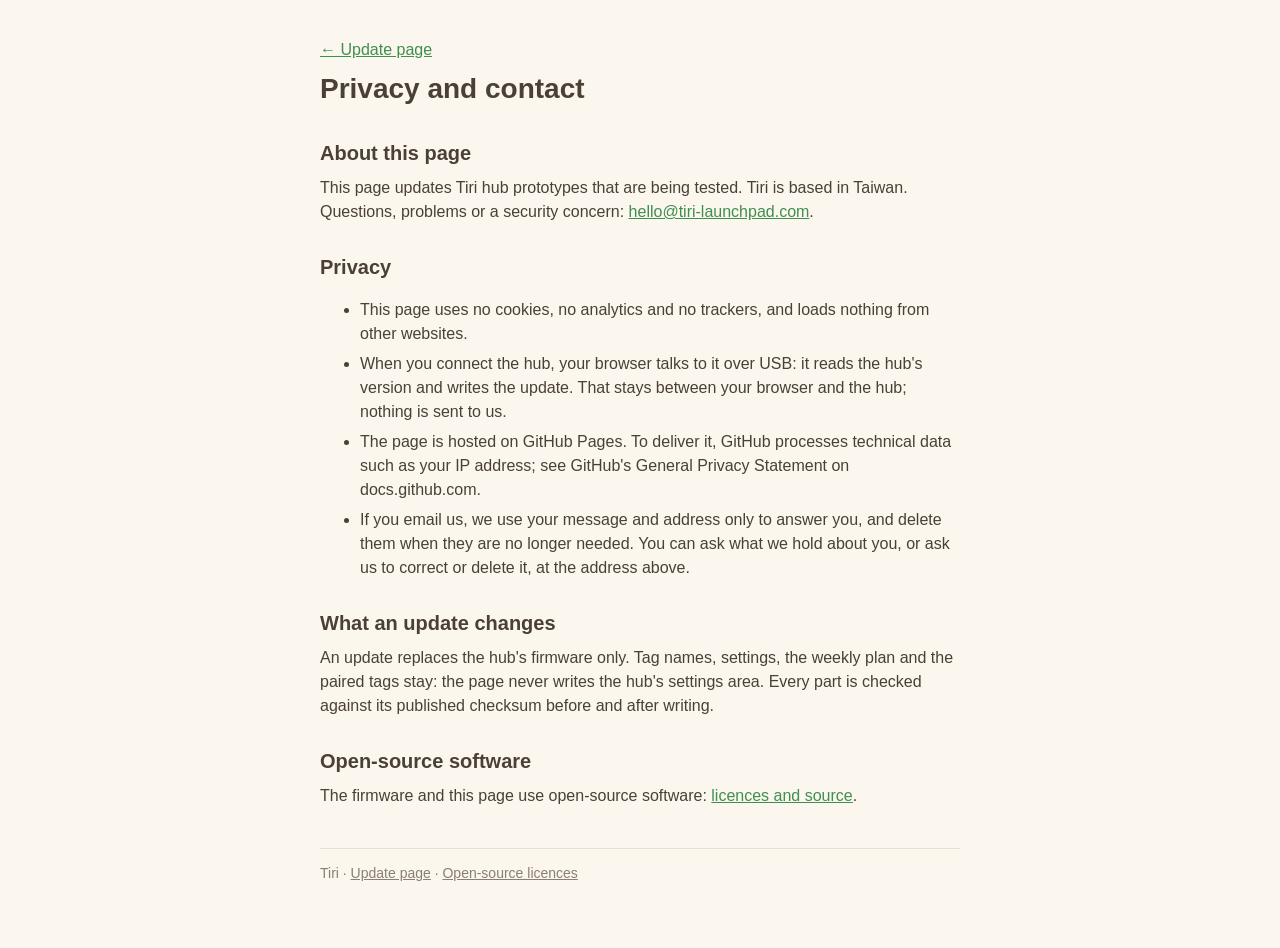
==== legal.html @ fe4863a0 "Licences, LGPL relink kit, privacy page, strict CSP, noindex - licenses.html: open-source notices fo" ====
<!doctype html>
<html lang="en">
<head>
<meta charset="utf-8">
<meta name="viewport" content="width=device-width, initial-scale=1">
<meta http-equiv="Content-Security-Policy" content="default-src 'none'; script-src 'self'; style-src 'self'; connect-src 'self'; img-src 'self'; base-uri 'none'; form-action 'none'">
<meta name="referrer" content="no-referrer">
<meta name="robots" content="noindex, nofollow">
<title>Privacy and contact</title>
<link rel="stylesheet" href="page.css">
</head>
<body>
<main class="doc">
  <p><a href="./">&larr; Update page</a></p>
  <h1>Privacy and contact</h1>

  <h2 id="about">About this page</h2>
  <p>This page updates Tiri hub prototypes that are being tested. Tiri is based in Taiwan.
     Questions, problems or a security concern: <a href="mailto:hello@tiri-launchpad.com">hello@tiri-launchpad.com</a>.</p>

  <h2 id="privacy">Privacy</h2>
  <ul>
    <li>This page uses no cookies, no analytics and no trackers, and loads nothing from other websites.</li>
    <li>When you connect the hub, your browser talks to it over USB: it reads the hub's version and
        writes the update. That stays between your browser and the hub; nothing is sent to us.</li>
    <li>The page is hosted on GitHub Pages. To deliver it, GitHub processes technical data such as your
        IP address; see GitHub's General Privacy Statement on docs.github.com.</li>
    <li>If you email us, we use your message and address only to answer you, and delete them when they are
        no longer needed. You can ask what we hold about you, or ask us to correct or delete it, at the
        address above.</li>
  </ul>

  <h2 id="updates">What an update changes</h2>
  <p>An update replaces the hub's firmware only. Tag names, settings, the weekly plan and the paired
     tags stay: the page never writes the hub's settings area. Every part is checked against its
     published checksum before and after writing.</p>

  <h2 id="licences">Open-source software</h2>
  <p>The firmware and this page use open-source software: <a href="licenses.html">licences and source</a>.</p>
</main>
<footer>Tiri · <a href="./">Update page</a> · <a href="licenses.html">Open-source licences</a></footer>
</body>
</html>
---- page.css ----
/* page.css — the update pages' styles (index.html, legal.html, licenses.html) */
  :root {
    --bg: #fbf6ee; --card: #fffdf9; --ink: #4a4036; --dim: #8a7f73; --line: #e8dfd2;
    --good: #3f8f4f; --goodbg: #e3f1e3; --care: #9a6b12; --carebg: #f7ecd2; --bad: #b4483c; --badbg: #f8e1dc;
    --btn: #3f8f4f; --btnink: #fffdf9;
  }
  @media (prefers-color-scheme: dark) {
    :root:not([data-theme="light"]) {
      --bg: #1f1b17; --card: #29241f; --ink: #efe6da; --dim: #a99c8d; --line: #3a332c;
      --goodbg: #22382a; --carebg: #3d3218; --badbg: #45241f; --btn: #5aa86a; --btnink: #1f1b17;
    }
  }
  * { box-sizing: border-box; }
  body { margin: 0; background: var(--bg); color: var(--ink);
         font: 16px/1.5 -apple-system, BlinkMacSystemFont, "Segoe UI", Roboto, sans-serif; padding: 32px 16px 64px; }
  main { max-width: 640px; margin: 0 auto; }
  h1 { font-size: 28px; margin: 0 0 4px; }
  .lead { color: var(--dim); margin: 0 0 24px; }
  .card { background: var(--card); border: 1px solid var(--line); border-radius: 16px; padding: 20px; margin: 16px 0; }
  .step { display: flex; gap: 14px; align-items: flex-start; }
  .num { flex: 0 0 30px; height: 30px; border-radius: 50%; background: var(--line); display: grid; place-items: center;
         font-weight: 700; font-size: 15px; }
  .step.done .num { background: var(--goodbg); color: var(--good); }
  .step h2 { font-size: 18px; margin: 2px 0 6px; }
  .step p { margin: 0 0 10px; }
  button { font: inherit; font-weight: 600; border: 0; border-radius: 12px; padding: 12px 22px; cursor: pointer;
           background: var(--btn); color: var(--btnink); }
  button:disabled { opacity: .45; cursor: default; }
  .note { border-radius: 12px; padding: 12px 14px; margin: 12px 0 0; }
  .good { background: var(--goodbg); color: var(--good); }
  .care { background: var(--carebg); color: var(--care); }
  .bad  { background: var(--badbg); color: var(--bad); }
  .hidden { display: none; }
  .bar { height: 12px; border-radius: 6px; background: var(--line); overflow: hidden; margin: 10px 0 4px; }
  .bar > div { height: 100%; width: 0; background: var(--btn); transition: width .2s; }
  .small { font-size: 13px; color: var(--dim); }
  table { border-collapse: collapse; margin: 6px 0 10px; }
  td { padding: 2px 14px 2px 0; }
  details { margin-top: 18px; }
  summary { cursor: pointer; color: var(--dim); font-size: 14px; }
  pre { font: 12px/1.4 ui-monospace, Menlo, monospace; background: var(--bg); border: 1px solid var(--line);
        border-radius: 10px; padding: 10px; max-height: 260px; overflow: auto; white-space: pre-wrap; }
  .latest { display: inline-block; font-size: 14px; font-weight: 600; padding: 4px 12px; border-radius: 999px;
            background: var(--line); color: var(--ink); margin: 0 0 8px; }
  .latest.none { color: var(--dim); font-weight: 500; }
  .howto h2 { font-size: 17px; margin: 0 0 8px; }
  .howto ol { margin: 0; padding-left: 22px; }
  .howto li { margin: 3px 0; }
  .howto .small { margin: 10px 0 0; }
  footer { max-width: 640px; margin: 40px auto 0; padding-top: 14px; border-top: 1px solid var(--line);
           color: var(--dim); font-size: 14px; }
  .grow { flex: 1; }
  a { color: var(--good); }
  footer a { color: var(--dim); }
  .doc h2 { font-size: 20px; margin: 28px 0 8px; }
  .doc h3 { font-size: 16px; margin: 18px 0 4px; }
  .doc p, .doc li { margin: 6px 0; }
  .doc table { width: 100%; border-collapse: collapse; font-size: 14px; }
  .doc th, .doc td { text-align: left; vertical-align: top; padding: 6px 10px 6px 0; border-bottom: 1px solid var(--line); }
  .doc details pre { max-height: 360px; }
  .doc code { font: 13px ui-monospace, Menlo, monospace; }
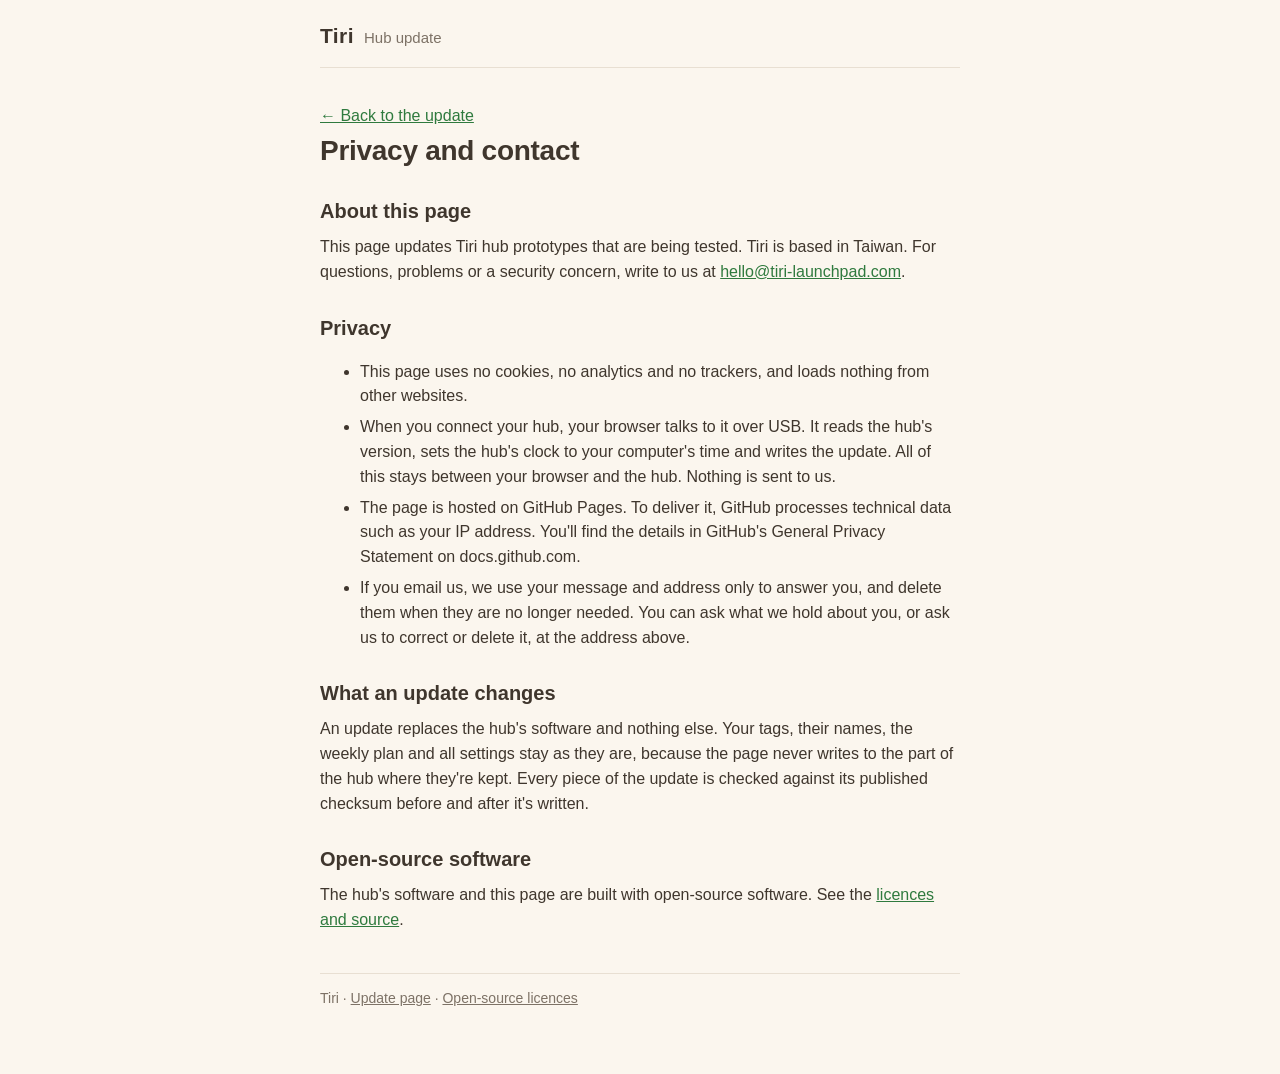
==== commit 0bf33d4c: "Update page: plainer wording and a calmer layout One way at a time, picked from the browser (the pag" ====
--- a/legal.html
+++ b/legal.html
@@ -10,33 +10,37 @@
 <link rel="stylesheet" href="page.css">
 </head>
 <body>
+<header class="top"><span class="brand">Tiri</span><span class="brand-sub">Hub update</span></header>
 <main class="doc">
-  <p><a href="./">&larr; Update page</a></p>
+  <p><a href="./">&larr; Back to the update</a></p>
   <h1>Privacy and contact</h1>
 
   <h2 id="about">About this page</h2>
   <p>This page updates Tiri hub prototypes that are being tested. Tiri is based in Taiwan.
-     Questions, problems or a security concern: <a href="mailto:hello@tiri-launchpad.com">hello@tiri-launchpad.com</a>.</p>
+     For questions, problems or a security concern, write to us at
+     <a href="mailto:hello@tiri-launchpad.com">hello@tiri-launchpad.com</a>.</p>
 
   <h2 id="privacy">Privacy</h2>
   <ul>
     <li>This page uses no cookies, no analytics and no trackers, and loads nothing from other websites.</li>
-    <li>When you connect the hub, your browser talks to it over USB: it reads the hub's version and
-        writes the update. That stays between your browser and the hub; nothing is sent to us.</li>
+    <li>When you connect your hub, your browser talks to it over USB. It reads the hub's version, sets the
+        hub's clock to your computer's time and writes the update. All of this stays between your browser
+        and the hub. Nothing is sent to us.</li>
     <li>The page is hosted on GitHub Pages. To deliver it, GitHub processes technical data such as your
-        IP address; see GitHub's General Privacy Statement on docs.github.com.</li>
+        IP address. You'll find the details in GitHub's General Privacy Statement on docs.github.com.</li>
     <li>If you email us, we use your message and address only to answer you, and delete them when they are
         no longer needed. You can ask what we hold about you, or ask us to correct or delete it, at the
         address above.</li>
   </ul>
 
   <h2 id="updates">What an update changes</h2>
-  <p>An update replaces the hub's firmware only. Tag names, settings, the weekly plan and the paired
-     tags stay: the page never writes the hub's settings area. Every part is checked against its
-     published checksum before and after writing.</p>
+  <p>An update replaces the hub's software and nothing else. Your tags, their names, the weekly plan and all
+     settings stay as they are, because the page never writes to the part of the hub where they're kept.
+     Every piece of the update is checked against its published checksum before and after it's written.</p>
 
   <h2 id="licences">Open-source software</h2>
-  <p>The firmware and this page use open-source software: <a href="licenses.html">licences and source</a>.</p>
+  <p>The hub's software and this page are built with open-source software. See the
+     <a href="licenses.html">licences and source</a>.</p>
 </main>
 <footer>Tiri · <a href="./">Update page</a> · <a href="licenses.html">Open-source licences</a></footer>
 </body>
--- a/page.css
+++ b/page.css
@@ -1,57 +1,123 @@
-/* page.css — the update pages' styles (index.html, legal.html, licenses.html) */
+/* page.css — the update pages' styles (index.html, legal.html, licenses.html).
+   The hub's own colours: warm cream, green for go and done, amber for "have a look". */
   :root {
-    --bg: #fbf6ee; --card: #fffdf9; --ink: #4a4036; --dim: #8a7f73; --line: #e8dfd2;
-    --good: #3f8f4f; --goodbg: #e3f1e3; --care: #9a6b12; --carebg: #f7ecd2; --bad: #b4483c; --badbg: #f8e1dc;
-    --btn: #3f8f4f; --btnink: #fffdf9;
+    --bg: #fbf6ee; --card: #fffdf9; --ink: #3f362d; --dim: #7d7266; --line: #e8dfd2; --soft: #f3ece1;
+    --good: #2f7a3e; --goodbg: #e3f1e3; --care: #8a5d0c; --carebg: #f7ecd2; --bad: #a83e33; --badbg: #f8e1dc;
+    --btn: #3f8f4f; --btnhover: #357a43; --btnink: #fffdf9; --focus: #3f8f4f;
   }
   @media (prefers-color-scheme: dark) {
     :root:not([data-theme="light"]) {
-      --bg: #1f1b17; --card: #29241f; --ink: #efe6da; --dim: #a99c8d; --line: #3a332c;
-      --goodbg: #22382a; --carebg: #3d3218; --badbg: #45241f; --btn: #5aa86a; --btnink: #1f1b17;
+      --bg: #1f1b17; --card: #29241f; --ink: #efe6da; --dim: #a99c8d; --line: #3a332c; --soft: #312b25;
+      --good: #8fcf9a; --goodbg: #22382a; --care: #e3bd72; --carebg: #3d3218; --bad: #f0a197; --badbg: #45241f;
+      --btn: #5aa86a; --btnhover: #6bb97b; --btnink: #1f1b17; --focus: #8fcf9a;
     }
   }
   * { box-sizing: border-box; }
   body { margin: 0; background: var(--bg); color: var(--ink);
-         font: 16px/1.5 -apple-system, BlinkMacSystemFont, "Segoe UI", Roboto, sans-serif; padding: 32px 16px 64px; }
+         font: 16px/1.55 -apple-system, BlinkMacSystemFont, "Segoe UI", Roboto, sans-serif; padding: 0 16px 64px; }
   main { max-width: 640px; margin: 0 auto; }
-  h1 { font-size: 28px; margin: 0 0 4px; }
-  .lead { color: var(--dim); margin: 0 0 24px; }
-  .card { background: var(--card); border: 1px solid var(--line); border-radius: 16px; padding: 20px; margin: 16px 0; }
-  .step { display: flex; gap: 14px; align-items: flex-start; }
-  .num { flex: 0 0 30px; height: 30px; border-radius: 50%; background: var(--line); display: grid; place-items: center;
-         font-weight: 700; font-size: 15px; }
-  .step.done .num { background: var(--goodbg); color: var(--good); }
-  .step h2 { font-size: 18px; margin: 2px 0 6px; }
-  .step p { margin: 0 0 10px; }
-  button { font: inherit; font-weight: 600; border: 0; border-radius: 12px; padding: 12px 22px; cursor: pointer;
-           background: var(--btn); color: var(--btnink); }
+  a { color: var(--good); }
+  :focus-visible { outline: 3px solid var(--focus); outline-offset: 2px; border-radius: 6px; }
+  .hidden { display: none !important; }
+
+  /* the top bar */
+  .top { max-width: 640px; margin: 0 auto 36px; padding: 20px 0 14px; border-bottom: 1px solid var(--line);
+         display: flex; align-items: baseline; gap: 10px; }
+  .brand { font-weight: 800; font-size: 21px; letter-spacing: .02em; }
+  .brand-sub { color: var(--dim); font-size: 15px; }
+
+  h1 { font-size: 30px; line-height: 1.2; margin: 0 0 10px; letter-spacing: -.01em; }
+  .lead { font-size: 18px; margin: 0 0 14px; }
+  .meta { margin: 0 0 6px; }
+  .chip { display: inline-block; font-size: 14px; font-weight: 600; padding: 4px 12px; border-radius: 999px;
+          background: var(--soft); border: 1px solid var(--line); }
+  .chip.none { color: var(--dim); font-weight: 500; }
+
+  .whatsnew { margin: 6px 0 0; }
+  .whatsnew summary { color: var(--good); font-weight: 600; font-size: 15px; }
+  .whatsnew ul { margin: 8px 0 0; padding-left: 20px; }
+  .whatsnew li { margin: 4px 0; }
+
+  /* the three steps, linked by a thin line */
+  .steps { list-style: none; margin: 28px 0 0; padding: 0; position: relative; }
+  .steps::before { content: ""; position: absolute; left: 38px; top: 40px; bottom: 40px; width: 2px; background: var(--line); }
+  .step { position: relative; display: flex; gap: 16px; align-items: flex-start; background: var(--card);
+          border: 1px solid var(--line); border-radius: 18px; padding: 22px 22px 22px 20px; margin: 0 0 18px;
+          transition: opacity .2s, border-color .2s; }
+  .step.now { border-color: var(--btn); box-shadow: 0 1px 0 var(--line), 0 6px 18px -12px rgba(63, 54, 45, .45); }
+  .step.todo > * { opacity: .5; }               /* not the card itself: the line behind it stays hidden */
+  .num { flex: 0 0 36px; height: 36px; border-radius: 50%; background: var(--soft); border: 1px solid var(--line);
+         display: grid; place-items: center; font-weight: 700; font-size: 16px; }
+  .step.now .num { background: var(--btn); border-color: var(--btn); color: var(--btnink); }
+  .step.done .num { background: var(--goodbg); border-color: var(--goodbg); color: var(--good); font-size: 0; }
+  .step.done .num::after { content: "✓"; font-size: 18px; }
+  .body { flex: 1; min-width: 0; }
+  .step h2 { font-size: 19px; margin: 4px 0 6px; }
+  .step p { margin: 0 0 12px; }
+  .hint { font-size: 14px; color: var(--dim); }
+  q { quotes: "\201C" "\201D"; font-weight: 600; }
+
+  button, .button-link { font: inherit; font-weight: 650; border: 0; border-radius: 12px; padding: 13px 26px; min-width: 170px;
+           cursor: pointer; background: var(--btn); color: var(--btnink); text-decoration: none; display: inline-block; text-align: center; }
+  button:hover:not(:disabled), .button-link:hover { background: var(--btnhover); }
   button:disabled { opacity: .45; cursor: default; }
-  .note { border-radius: 12px; padding: 12px 14px; margin: 12px 0 0; }
-  .good { background: var(--goodbg); color: var(--good); }
-  .care { background: var(--carebg); color: var(--care); }
-  .bad  { background: var(--badbg); color: var(--bad); }
-  .hidden { display: none; }
-  .bar { height: 12px; border-radius: 6px; background: var(--line); overflow: hidden; margin: 10px 0 4px; }
-  .bar > div { height: 100%; width: 0; background: var(--btn); transition: width .2s; }
+  button.quiet { min-width: 0; padding: 6px 14px; font-size: 14px; background: var(--soft); color: var(--ink); border: 1px solid var(--line); }
+
+  .note { border-radius: 12px; padding: 12px 14px; margin: 14px 0 0; }
+  .note.info { background: var(--soft); color: var(--ink); }
+  .note.good { background: var(--goodbg); color: var(--good); }
+  .note.bad  { background: var(--badbg); color: var(--bad); }
+
+  .bar { height: 12px; border-radius: 6px; background: var(--soft); border: 1px solid var(--line); overflow: hidden; margin: 14px 0 6px; }
+  .bar > div { height: 100%; width: 0; background: var(--btn); transition: width .3s; }
+  .progtext { font-weight: 600; }
+  .calm { font-size: 14px; color: var(--dim); margin: 14px 0 0; }
+
+  /* the end */
+  .finish { display: flex; gap: 16px; align-items: center; background: var(--goodbg); color: var(--good);
+            border-radius: 18px; padding: 22px; margin: 0 0 18px; }
+  .finish h2 { font-size: 22px; margin: 0 0 2px; }
+  .finish p { margin: 0; color: var(--ink); }
+  .tick { flex: 0 0 52px; height: 52px; border-radius: 50%; background: var(--btn); color: var(--btnink);
+          display: grid; place-items: center; font-size: 28px; font-weight: 700; }
+
+  .alt { text-align: center; color: var(--dim); font-size: 15px; margin: 4px 0 0; }
+
+  /* this browser can't: not an error, the file way is right below */
+  .callout { background: var(--carebg); border-radius: 16px; padding: 18px 20px; margin: 28px 0 16px; }
+  .callout b { display: block; margin-bottom: 2px; }
+
+  .card { background: var(--card); border: 1px solid var(--line); border-radius: 18px; padding: 22px; margin: 18px 0; }
+  .route-file h2 { font-size: 19px; margin: 0 0 2px; }
+  .sub { color: var(--dim); margin: 0 0 14px; }
+  .route-file .sub:last-child { margin: 14px 0 0; font-size: 15px; }
+  ol.plain { margin: 0; padding-left: 22px; }
+  ol.plain li { margin: 8px 0; padding-left: 4px; }
+  ol.plain .button-link { margin: 2px 0 4px; }
+
+  /* having trouble? */
+  .help { margin: 40px 0 0; }
+  .help h2 { font-size: 19px; margin: 0 0 6px; }
+  .help details { border-top: 1px solid var(--line); padding: 12px 0; }
+  .help details:last-child { border-bottom: 1px solid var(--line); }
+  .help summary { cursor: pointer; font-weight: 600; }
+  .help details p { margin: 8px 0 0; }
+
+  .tech { margin-top: 28px; }
+  .tech summary { cursor: pointer; color: var(--dim); font-size: 14px; }
+  .tech button { margin: 10px 0 0; }
+  pre { font: 12px/1.4 ui-monospace, Menlo, monospace; background: var(--card); border: 1px solid var(--line);
+        border-radius: 10px; padding: 10px; max-height: 260px; overflow: auto; white-space: pre-wrap; }
   .small { font-size: 13px; color: var(--dim); }
-  table { border-collapse: collapse; margin: 6px 0 10px; }
-  td { padding: 2px 14px 2px 0; }
-  details { margin-top: 18px; }
-  summary { cursor: pointer; color: var(--dim); font-size: 14px; }
-  pre { font: 12px/1.4 ui-monospace, Menlo, monospace; background: var(--bg); border: 1px solid var(--line);
-        border-radius: 10px; padding: 10px; max-height: 260px; overflow: auto; white-space: pre-wrap; }
-  .latest { display: inline-block; font-size: 14px; font-weight: 600; padding: 4px 12px; border-radius: 999px;
-            background: var(--line); color: var(--ink); margin: 0 0 8px; }
-  .latest.none { color: var(--dim); font-weight: 500; }
-  .howto h2 { font-size: 17px; margin: 0 0 8px; }
-  .howto ol { margin: 0; padding-left: 22px; }
-  .howto li { margin: 3px 0; }
-  .howto .small { margin: 10px 0 0; }
+
   footer { max-width: 640px; margin: 40px auto 0; padding-top: 14px; border-top: 1px solid var(--line);
            color: var(--dim); font-size: 14px; }
-  .grow { flex: 1; }
-  a { color: var(--good); }
   footer a { color: var(--dim); }
+
+  /* privacy and licence pages */
+  .doc { padding-top: 32px; }
+  .top + .doc { padding-top: 0; }
+  .doc h1 { font-size: 28px; }
   .doc h2 { font-size: 20px; margin: 28px 0 8px; }
   .doc h3 { font-size: 16px; margin: 18px 0 4px; }
   .doc p, .doc li { margin: 6px 0; }
@@ -59,3 +125,14 @@
   .doc th, .doc td { text-align: left; vertical-align: top; padding: 6px 10px 6px 0; border-bottom: 1px solid var(--line); }
   .doc details pre { max-height: 360px; }
   .doc code { font: 13px ui-monospace, Menlo, monospace; }
+
+  @media (max-width: 480px) {
+    .top { margin-bottom: 24px; }
+    h1 { font-size: 26px; }
+    .lead { font-size: 17px; }
+    .step { padding: 18px 16px; gap: 12px; }
+    .steps::before { left: 33px; }
+    .num { flex-basis: 34px; height: 34px; }
+    button { width: 100%; }
+    .finish { padding: 18px; }
+  }
